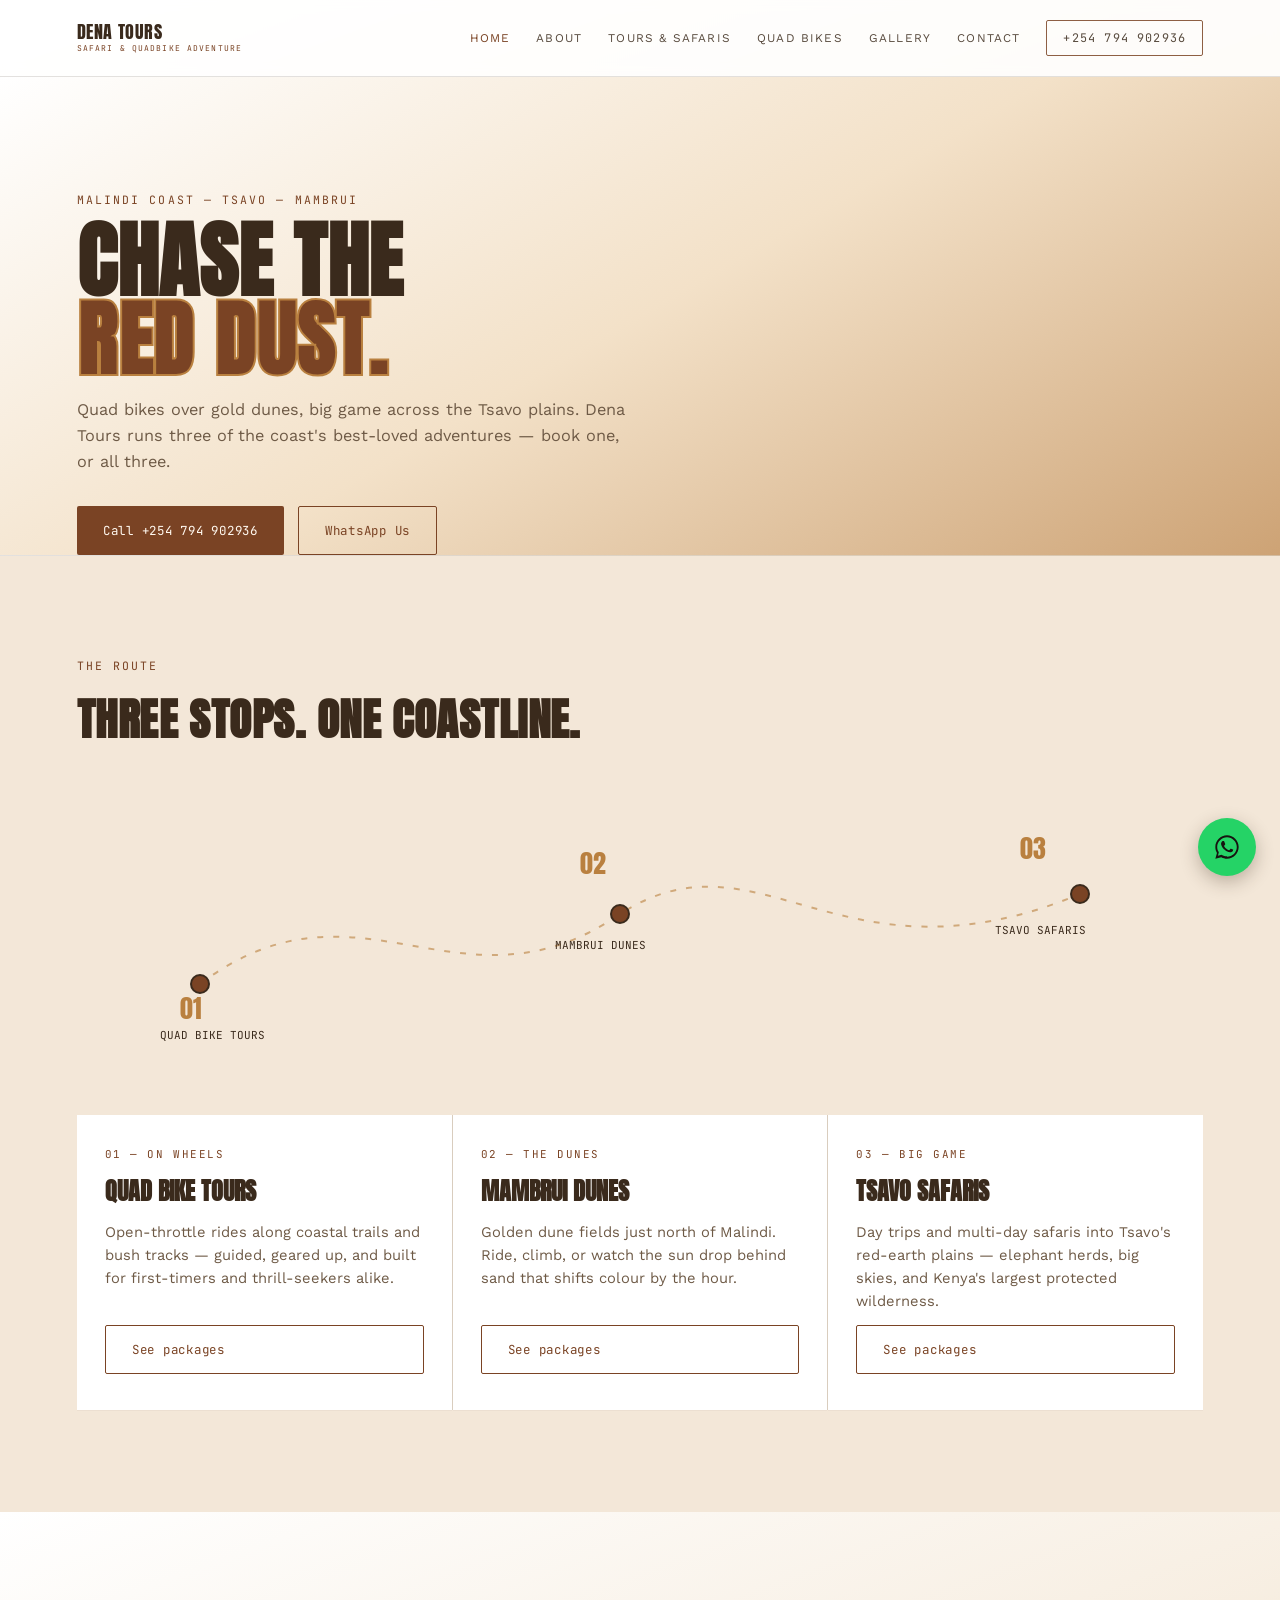
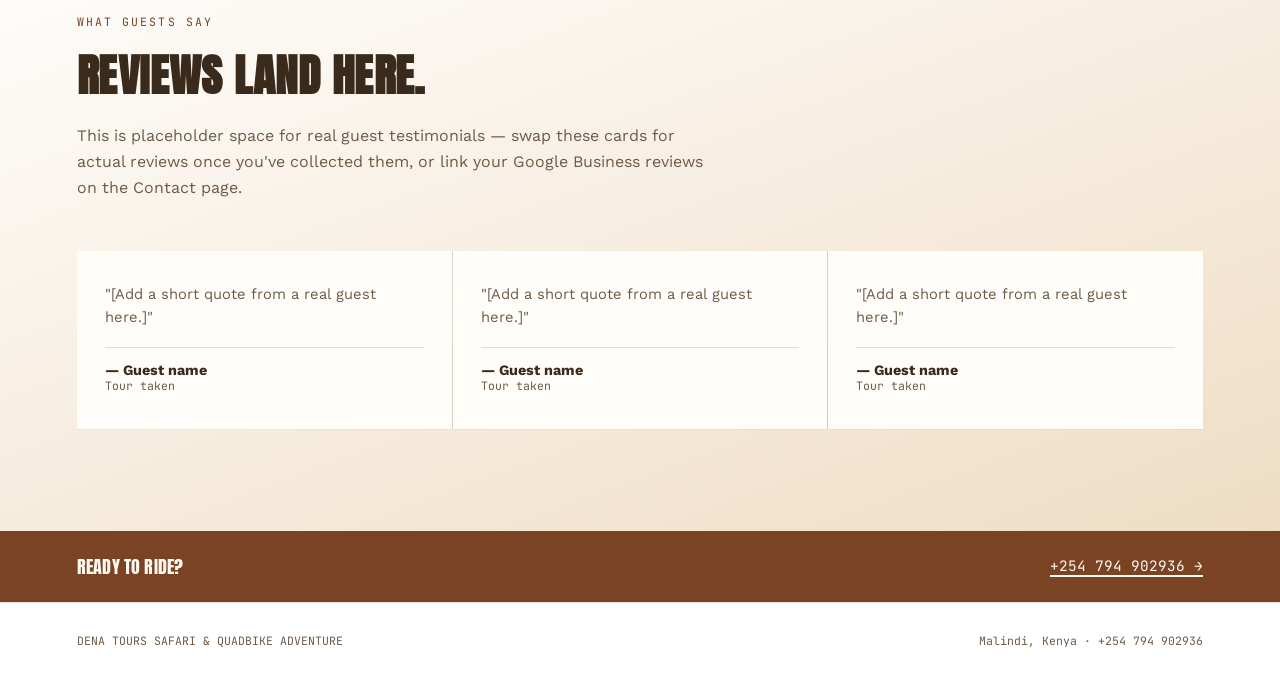
==== index.html @ c4371dd4 "Add files via upload" ====
<!DOCTYPE html>
<html lang="en">
<head>
<meta charset="UTF-8">
<meta name="viewport" content="width=device-width, initial-scale=1.0">
<title>Dena Tours Safari & Quadbike Adventure | Malindi, Kenya</title>
<meta name="description" content="Dena Tours Safari & Quadbike Adventure — quad bike tours, Mambrui Dunes rides and Tsavo safaris out of Malindi, Kenya. Call or WhatsApp +254 794 902936.">
<link rel="stylesheet" href="style.css">
</head>
<body>

<header>
  <a class="brand" href="index.html">
    <span>DENA TOURS</span>
    <span>SAFARI &amp; QUADBIKE ADVENTURE</span>
  </a>
  <nav class="links">
    <a href="index.html" class="active">Home</a>
    <a href="about.html">About</a>
    <a href="tours.html">Tours &amp; Safaris</a>
    <a href="quadbike.html">Quad Bikes</a>
    <a href="gallery.html">Gallery</a>
    <a href="contact.html">Contact</a>
    <a href="tel:+254794902936" class="nav-call">+254 794 902936</a>
  </nav>
  <button class="nav-toggle" aria-label="Menu">&#9776;</button>
</header>

<section class="page-hero" style="padding-bottom:0;">
  <div class="mono">MALINDI COAST — TSAVO — MAMBRUI</div>
  <h1 class="display">Chase the<br><span style="color:var(--earth); -webkit-text-stroke:2px var(--dune);">Red&nbsp;Dust.</span></h1>
  <p>Quad bikes over gold dunes, big game across the Tsavo plains. Dena Tours runs three of the coast's best-loved adventures — book one, or all three.</p>
  <div class="btn-row">
    <a class="btn btn-solid" href="tel:+254794902936">Call +254 794 902936</a>
    <a class="btn btn-outline" href="https://wa.me/254794902936" target="_blank" rel="noopener">WhatsApp Us</a>
  </div>
</section>

<section class="on-acacia">
  <div class="section-head">
    <div class="mono">THE ROUTE</div>
    <h2 class="display">Three stops. One coastline.</h2>
  </div>
  <svg viewBox="0 0 1000 260" width="100%" style="max-width:1000px; display:block; margin:0 auto 4vw;">
    <path id="routeLine" d="M60,180 C 220,60 320,220 480,110 C 620,20 700,190 940,90"
      style="fill:none; stroke:var(--dune); stroke-width:2; stroke-dasharray:6 10; opacity:0.6;
             stroke-dashoffset:1400;" />
    <style>
      #routeLine.play{ stroke-dasharray:1400; animation:draw 3.2s ease forwards; }
      @keyframes draw{ to{ stroke-dashoffset:0; } }
    </style>
    <circle cx="60" cy="180" r="9" fill="var(--earth)" stroke="var(--bone)" stroke-width="2"/>
    <text x="40" y="215" font-family="Anton" font-size="26" fill="var(--dune)">01</text>
    <text x="20" y="235" font-family="JetBrains Mono" font-size="11" fill="var(--bone)">QUAD BIKE TOURS</text>

    <circle cx="480" cy="110" r="9" fill="var(--earth)" stroke="var(--bone)" stroke-width="2"/>
    <text x="440" y="70" font-family="Anton" font-size="26" fill="var(--dune)">02</text>
    <text x="415" y="145" font-family="JetBrains Mono" font-size="11" fill="var(--bone)">MAMBRUI DUNES</text>

    <circle cx="940" cy="90" r="9" fill="var(--earth)" stroke="var(--bone)" stroke-width="2"/>
    <text x="880" y="55" font-family="Anton" font-size="26" fill="var(--dune)">03</text>
    <text x="855" y="130" font-family="JetBrains Mono" font-size="11" fill="var(--bone)">TSAVO SAFARIS</text>
  </svg>

  <div class="grid grid-3">
    <div class="card">
      <div class="mono">01 — ON WHEELS</div>
      <h3>Quad Bike Tours</h3>
      <p>Open-throttle rides along coastal trails and bush tracks — guided, geared up, and built for first-timers and thrill-seekers alike.</p>
      <a class="btn btn-outline" href="quadbike.html">See packages</a>
    </div>
    <div class="card">
      <div class="mono">02 — THE DUNES</div>
      <h3>Mambrui Dunes</h3>
      <p>Golden dune fields just north of Malindi. Ride, climb, or watch the sun drop behind sand that shifts colour by the hour.</p>
      <a class="btn btn-outline" href="tours.html">See packages</a>
    </div>
    <div class="card">
      <div class="mono">03 — BIG GAME</div>
      <h3>Tsavo Safaris</h3>
      <p>Day trips and multi-day safaris into Tsavo's red-earth plains — elephant herds, big skies, and Kenya's largest protected wilderness.</p>
      <a class="btn btn-outline" href="tours.html">See packages</a>
    </div>
  </div>
</section>

<section class="on-dusk">
  <div class="section-head">
    <div class="mono">WHAT GUESTS SAY</div>
    <h2 class="display">Reviews land here.</h2>
    <p>This is placeholder space for real guest testimonials — swap these cards for actual reviews once you've collected them, or link your Google Business reviews on the Contact page.</p>
  </div>
  <div class="grid grid-3">
    <div class="card">
      <p>"[Add a short quote from a real guest here.]"</p>
      <div class="meta"><span><b>— Guest name</b>Tour taken</span></div>
    </div>
    <div class="card">
      <p>"[Add a short quote from a real guest here.]"</p>
      <div class="meta"><span><b>— Guest name</b>Tour taken</span></div>
    </div>
    <div class="card">
      <p>"[Add a short quote from a real guest here.]"</p>
      <div class="meta"><span><b>— Guest name</b>Tour taken</span></div>
    </div>
  </div>
</section>

<div class="strip">
  <span class="display">Ready to ride?</span>
  <a href="tel:+254794902936">+254 794 902936 →</a>
</div>

<footer>
  <span>DENA TOURS SAFARI &amp; QUADBIKE ADVENTURE</span>
  <span>Malindi, Kenya · +254 794 902936</span>
</footer>

<a class="wa-float" href="https://wa.me/254794902936" target="_blank" rel="noopener" aria-label="Chat on WhatsApp">
  <svg viewBox="0 0 24 24"><path d="M17.5 14.4c-.3-.1-1.7-.8-1.9-.9-.3-.1-.5-.1-.6.1-.2.3-.7.9-.9 1-.2.2-.3.2-.6.1-.3-.1-1.2-.4-2.3-1.4-.9-.8-1.4-1.7-1.6-2-.2-.3 0-.5.1-.6.1-.1.3-.3.4-.5.1-.1.2-.3.3-.4.1-.2 0-.3 0-.5 0-.1-.6-1.5-.8-2-.2-.5-.4-.4-.6-.4h-.5c-.2 0-.5.1-.7.3-.2.3-.9.9-.9 2.1 0 1.2.9 2.4 1 2.6.1.2 1.8 2.8 4.4 3.9.6.3 1.1.4 1.5.5.6.2 1.2.2 1.6.1.5-.1 1.5-.6 1.7-1.2.2-.6.2-1.1.1-1.2-.1-.1-.2-.2-.5-.3zM12 2C6.5 2 2 6.5 2 12c0 1.9.5 3.6 1.4 5.1L2 22l5.1-1.3C8.6 21.5 10.3 22 12 22c5.5 0 10-4.5 10-10S17.5 2 12 2zm0 18c-1.6 0-3.1-.4-4.4-1.2l-.3-.2-3.1.8.8-3-.2-.3C4 14.9 3.6 13.5 3.6 12c0-4.6 3.8-8.4 8.4-8.4s8.4 3.8 8.4 8.4-3.8 8.4-8.4 8.4z"/></svg>
</a>

<script src="script.js"></script>
</body>
</html>
---- style.css ----
@import url('https://fonts.googleapis.com/css2?family=Anton&family=Work+Sans:wght@400;500;600;700&family=JetBrains+Mono:wght@400;500&display=swap');

:root{
  --earth:    #7A4324;   /* deep brown accent */
  --dune:     #B9803F;   /* warm mid brown/gold */
  --acacia:   #F3E7D8;   /* light tan section bg */
  --acacia-2: #FFFFFF;   /* white card bg */
  --dusk:     #FBF6EF;   /* near-white page bg */
  --bone:     #3A2A1C;   /* dark brown text */
  --bone-dim: #6E5A46;   /* muted brown text */
  --line:     rgba(58,42,28,0.14);
}
*{box-sizing:border-box; margin:0; padding:0;}
html{scroll-behavior:smooth;}
body{
  background:linear-gradient(160deg, #FFFFFF 0%, #F3E4CF 45%, #C99A64 100%) fixed;
  color:var(--bone);
  font-family:'Work Sans', sans-serif;
  overflow-x:hidden;
}
a{color:inherit;}
img{max-width:100%; display:block;}
.display{font-family:'Anton', sans-serif; text-transform:uppercase; letter-spacing:0.01em;}
.mono{font-family:'JetBrains Mono', monospace;}
.wrap{padding-left:6vw; padding-right:6vw;}

/* ---------- NAV ---------- */
header{
  position:sticky; top:0; left:0; right:0; z-index:50;
  display:flex; justify-content:space-between; align-items:center;
  padding:20px 6vw;
  background:rgba(255,255,255,0.85);
  backdrop-filter:blur(6px);
  border-bottom:1px solid var(--line);
}
.brand{display:flex; flex-direction:column; line-height:0.85; text-decoration:none;}
.brand span:first-child{font-family:'Anton',sans-serif; font-size:1.15rem; letter-spacing:0.03em; color:var(--bone);}
.brand span:last-child{font-family:'JetBrains Mono',monospace; font-size:0.5rem; letter-spacing:0.14em; color:var(--earth); margin-top:5px;}
nav.links{display:flex; align-items:center; gap:26px;}
nav.links a{
  font-size:0.74rem; letter-spacing:0.1em; text-transform:uppercase;
  text-decoration:none; opacity:0.85; color:var(--bone);
}
nav.links a:hover, nav.links a.active{opacity:1; color:var(--earth);}
.nav-call{
  border:1px solid var(--earth); padding:9px 16px; border-radius:2px;
  font-family:'JetBrains Mono',monospace; font-size:0.72rem; color:var(--earth);
}
.nav-toggle{display:none; background:none; border:none; color:var(--bone); font-size:1.5rem; cursor:pointer;}

@media (max-width:900px){
  nav.links{
    position:fixed; top:64px; left:0; right:0; bottom:0;
    background:#FFF8EF; flex-direction:column; justify-content:flex-start;
    padding:40px 8vw; gap:26px; transform:translateX(100%); transition:transform 0.3s ease;
  }
  nav.links.open{transform:translateX(0);}
  nav.links a{font-size:1.1rem;}
  .nav-toggle{display:block;}
}

/* ---------- PAGE HERO (interior pages) ---------- */
.page-hero{
  padding:9vw 6vw 6vw;
  background:linear-gradient(150deg, #FFFFFF 0%, #F3E1C8 50%, #BE8A54 120%);
  border-bottom:1px solid var(--line);
}
.page-hero .mono{color:var(--earth); font-size:0.72rem; letter-spacing:0.18em;}
.page-hero h1{font-size:clamp(2.4rem,7vw,5.2rem); margin-top:14px; line-height:0.95; color:var(--bone);}
.page-hero p{max-width:560px; margin-top:18px; color:var(--bone-dim); font-size:1.02rem; line-height:1.6;}

/* ---------- BUTTONS ---------- */
.btn{
  font-family:'JetBrains Mono',monospace; font-size:0.78rem; letter-spacing:0.06em;
  text-decoration:none; padding:15px 26px; border-radius:2px;
  display:inline-flex; align-items:center; gap:10px; border:none; cursor:pointer;
  transition:transform 0.2s ease;
}
.btn:hover{transform:translateY(-2px);}
.btn-solid{background:var(--earth); color:#FFF8EF;}
.btn-outline{border:1px solid var(--earth); color:var(--earth); background:transparent;}
.btn-dune{background:var(--dune); color:#2A1B0E;}
.btn-row{display:flex; gap:14px; flex-wrap:wrap; margin-top:30px;}

/* ---------- SECTIONS ---------- */
section{padding:8vw 6vw;}
.section-head{max-width:640px; margin-bottom:4vw;}
.section-head .mono{color:var(--earth); font-size:0.72rem; letter-spacing:0.18em;}
.section-head h2{font-size:clamp(1.8rem,4.5vw,2.8rem); margin-top:12px; color:var(--bone);}
.section-head p{margin-top:14px; color:var(--bone-dim); line-height:1.6;}

.on-acacia{background:var(--acacia);}
.on-dusk{background:linear-gradient(160deg, #FFFFFF 0%, #EFDDC4 100%);}

/* ---------- CARD GRID ---------- */
.grid{display:grid; gap:1px; background:var(--line);}
.grid-3{grid-template-columns:repeat(3,1fr);}
.grid-2{grid-template-columns:repeat(2,1fr);}
@media (max-width:900px){ .grid-3, .grid-2{grid-template-columns:1fr;} }

.card{
  background:#FFFFFF; padding:32px 28px 36px;
  display:flex; flex-direction:column; gap:12px;
  box-shadow:0 1px 0 rgba(58,42,28,0.04);
}
.on-dusk .card{background:#FFFDF9;}
.card .mono{color:var(--earth); font-size:0.68rem; letter-spacing:0.14em;}
.card h3{font-family:'Anton',sans-serif; font-size:1.5rem; text-transform:uppercase; color:var(--bone);}
.card p{color:var(--bone-dim); font-size:0.92rem; line-height:1.55; flex-grow:1;}
.card .meta{display:flex; gap:18px; font-family:'JetBrains Mono',monospace; font-size:0.72rem; color:var(--bone-dim); border-top:1px solid var(--line); padding-top:14px; margin-top:6px;}
.card .meta b{color:var(--bone); display:block; font-size:0.9rem; font-family:'Work Sans',sans-serif;}

/* ---------- GALLERY ---------- */
.gallery-grid{display:grid; grid-template-columns:repeat(3,1fr); gap:10px;}
@media (max-width:900px){ .gallery-grid{grid-template-columns:repeat(2,1fr);} }
@media (max-width:560px){ .gallery-grid{grid-template-columns:1fr;} }
.gallery-tile{
  aspect-ratio:4/3; border-radius:3px; position:relative; overflow:hidden;
  display:flex; align-items:flex-end; padding:16px;
  background:linear-gradient(160deg, #FFFFFF, var(--dune) 70%, var(--earth));
}
.gallery-tile:nth-child(3n+2){background:linear-gradient(160deg, #FFFFFF, #D9B98C 65%, var(--earth));}
.gallery-tile:nth-child(3n){background:linear-gradient(160deg, #FFFFFF, var(--earth) 75%, #3A2A1C);}
.gallery-tile span{font-family:'JetBrains Mono',monospace; font-size:0.72rem; letter-spacing:0.06em; background:rgba(255,255,255,0.75); color:var(--bone); padding:6px 10px; border-radius:2px;}
.gallery-note{margin-top:20px; color:var(--bone-dim); font-size:0.85rem; font-family:'JetBrains Mono',monospace;}

/* ---------- FORM ---------- */
.form-card{
  border:1px solid var(--line); border-radius:4px; padding:34px;
  background:#FFFFFF;
}
.field{display:flex; flex-direction:column; gap:6px; margin-bottom:18px;}
.field label{font-family:'JetBrains Mono',monospace; font-size:0.68rem; letter-spacing:0.1em; color:var(--earth);}
.field input, .field select, .field textarea{
  background:#FBF6EF; border:1px solid var(--line); color:var(--bone);
  padding:12px 14px; border-radius:3px; font-family:'Work Sans',sans-serif; font-size:0.95rem;
}
.field textarea{min-height:110px; resize:vertical;}
.field-row{display:grid; grid-template-columns:1fr 1fr; gap:18px;}
@media (max-width:600px){ .field-row{grid-template-columns:1fr;} }
.form-note{font-size:0.8rem; color:var(--bone-dim); margin-top:8px;}

/* ---------- CONTACT INFO CARD ---------- */
.info-card{border:1px solid var(--line); border-radius:4px; padding:34px; display:flex; flex-direction:column; gap:22px; background:#FFFFFF;}
.info-row .mono{font-size:0.66rem; letter-spacing:0.14em; color:var(--earth);}
.info-row .val{font-family:'Anton',sans-serif; font-size:1.4rem; margin-top:4px; color:var(--bone);}
.info-row .val.small{font-family:'Work Sans',sans-serif; font-size:1rem; font-weight:600;}

/* ---------- STRIP / CTA BAND ---------- */
.strip{
  background:var(--earth); color:#FFF8EF;
  padding:22px 6vw; display:flex; align-items:center; justify-content:space-between;
  flex-wrap:wrap; gap:12px;
}
.strip span{font-family:'Anton',sans-serif; font-size:1.1rem;}
.strip a{font-family:'JetBrains Mono',monospace; font-size:0.9rem; text-decoration:none; color:#FFF8EF; border-bottom:2px solid #FFF8EF;}

/* ---------- FOOTER ---------- */
footer{
  padding:30px 6vw; display:flex; justify-content:space-between; align-items:center;
  border-top:1px solid var(--line);
  font-size:0.72rem; color:var(--bone-dim); font-family:'JetBrains Mono',monospace;
  flex-wrap:wrap; gap:10px;
  background:#FFFFFF;
}

/* ---------- WHATSAPP FLOAT ---------- */
.wa-float{
  position:fixed; bottom:24px; right:24px; z-index:60;
  width:58px; height:58px; border-radius:50%;
  background:#25D366; display:flex; align-items:center; justify-content:center;
  box-shadow:0 6px 18px rgba(58,42,28,0.3); text-decoration:none;
}
.wa-float svg{width:28px; height:28px; fill:#171310;}

@media (prefers-reduced-motion: reduce){
  .btn:hover{transform:none;}
}
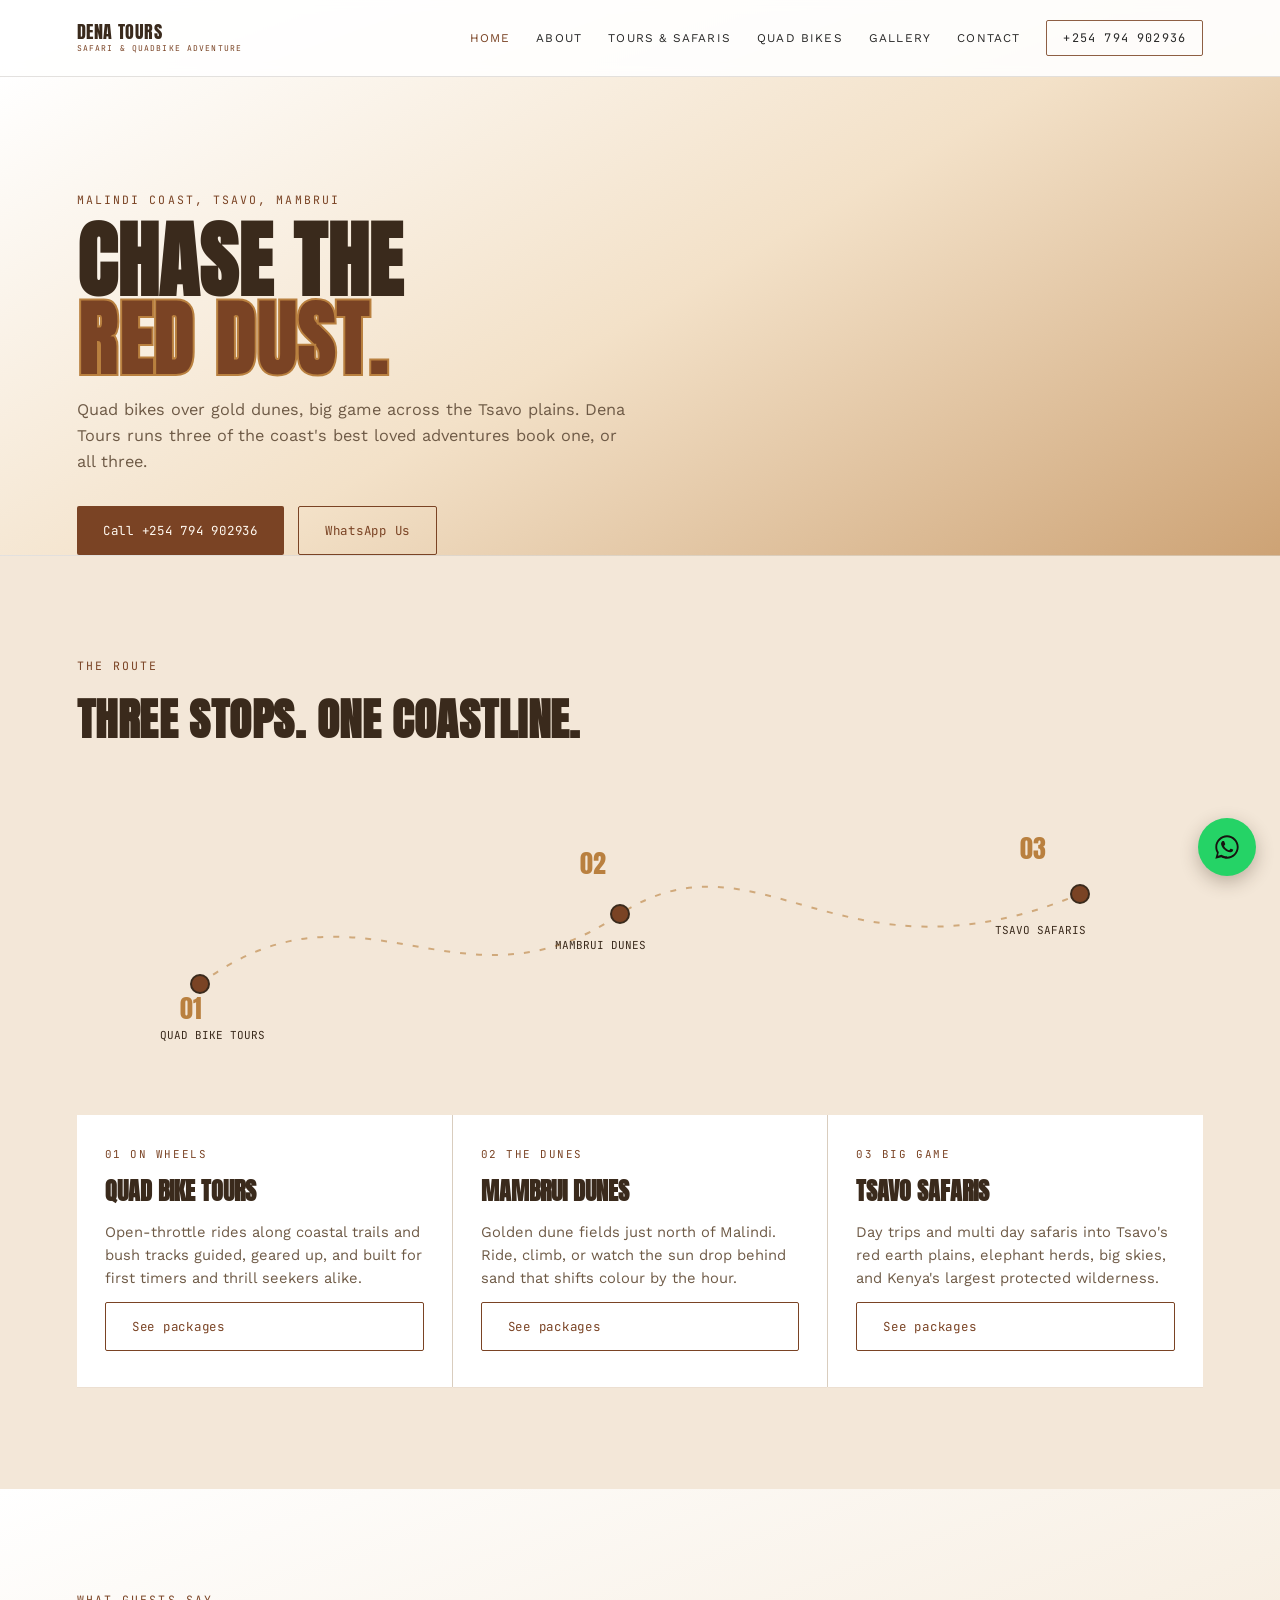
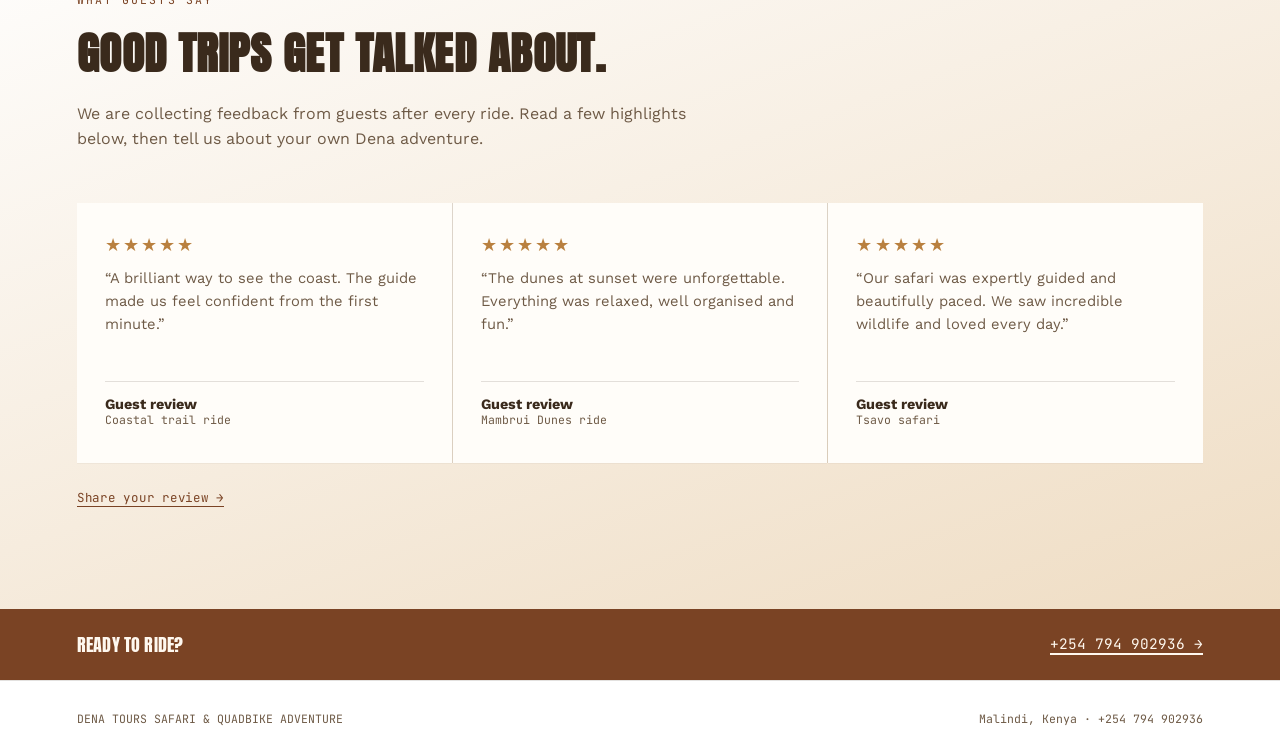
==== commit aeb94e1c: "Add files via upload" ====
--- a/index.html
+++ b/index.html
@@ -4,7 +4,7 @@
 <meta charset="UTF-8">
 <meta name="viewport" content="width=device-width, initial-scale=1.0">
 <title>Dena Tours Safari & Quadbike Adventure | Malindi, Kenya</title>
-<meta name="description" content="Dena Tours Safari & Quadbike Adventure — quad bike tours, Mambrui Dunes rides and Tsavo safaris out of Malindi, Kenya. Call or WhatsApp +254 794 902936.">
+<meta name="description" content="Dena Tours Safari & Quadbike Adventure. Quad bike tours, Mambrui Dunes rides and Tsavo safaris out of Malindi, Kenya. Call or WhatsApp +254 794 902936.">
 <link rel="stylesheet" href="style.css">
 </head>
 <body>
@@ -27,9 +27,9 @@
 </header>
 
 <section class="page-hero" style="padding-bottom:0;">
-  <div class="mono">MALINDI COAST — TSAVO — MAMBRUI</div>
+  <div class="mono">MALINDI COAST, TSAVO, MAMBRUI</div>
   <h1 class="display">Chase the<br><span style="color:var(--earth); -webkit-text-stroke:2px var(--dune);">Red&nbsp;Dust.</span></h1>
-  <p>Quad bikes over gold dunes, big game across the Tsavo plains. Dena Tours runs three of the coast's best-loved adventures — book one, or all three.</p>
+  <p>Quad bikes over gold dunes, big game across the Tsavo plains. Dena Tours runs three of the coast's best loved adventures   book one, or all three.</p>
   <div class="btn-row">
     <a class="btn btn-solid" href="tel:+254794902936">Call +254 794 902936</a>
     <a class="btn btn-outline" href="https://wa.me/254794902936" target="_blank" rel="noopener">WhatsApp Us</a>
@@ -64,21 +64,21 @@
 
   <div class="grid grid-3">
     <div class="card">
-      <div class="mono">01 — ON WHEELS</div>
+      <div class="mono">01 ON WHEELS</div>
       <h3>Quad Bike Tours</h3>
-      <p>Open-throttle rides along coastal trails and bush tracks — guided, geared up, and built for first-timers and thrill-seekers alike.</p>
+      <p>Open-throttle rides along coastal trails and bush tracks  guided, geared up, and built for first timers and thrill seekers alike.</p>
       <a class="btn btn-outline" href="quadbike.html">See packages</a>
     </div>
     <div class="card">
-      <div class="mono">02 — THE DUNES</div>
+      <div class="mono">02  THE DUNES</div>
       <h3>Mambrui Dunes</h3>
       <p>Golden dune fields just north of Malindi. Ride, climb, or watch the sun drop behind sand that shifts colour by the hour.</p>
       <a class="btn btn-outline" href="tours.html">See packages</a>
     </div>
     <div class="card">
-      <div class="mono">03 — BIG GAME</div>
+      <div class="mono">03 BIG GAME</div>
       <h3>Tsavo Safaris</h3>
-      <p>Day trips and multi-day safaris into Tsavo's red-earth plains — elephant herds, big skies, and Kenya's largest protected wilderness.</p>
+      <p>Day trips and multi day safaris into Tsavo's red earth plains, elephant herds, big skies, and Kenya's largest protected wilderness.</p>
       <a class="btn btn-outline" href="tours.html">See packages</a>
     </div>
   </div>
@@ -87,23 +87,27 @@
 <section class="on-dusk">
   <div class="section-head">
     <div class="mono">WHAT GUESTS SAY</div>
-    <h2 class="display">Reviews land here.</h2>
-    <p>This is placeholder space for real guest testimonials — swap these cards for actual reviews once you've collected them, or link your Google Business reviews on the Contact page.</p>
+    <h2 class="display">Good trips get talked about.</h2>
+    <p>We are collecting feedback from guests after every ride. Read a few highlights below, then tell us about your own Dena adventure.</p>
   </div>
-  <div class="grid grid-3">
+  <div class="reviews-grid">
     <div class="card">
-      <p>"[Add a short quote from a real guest here.]"</p>
-      <div class="meta"><span><b>— Guest name</b>Tour taken</span></div>
+      <div class="review-stars" aria-label="5 out of 5 stars">★★★★★</div>
+      <p>“A brilliant way to see the coast. The guide made us feel confident from the first minute.”</p>
+      <div class="meta"><span><b>Guest review</b>Coastal trail ride</span></div>
     </div>
     <div class="card">
-      <p>"[Add a short quote from a real guest here.]"</p>
-      <div class="meta"><span><b>— Guest name</b>Tour taken</span></div>
+      <div class="review-stars" aria-label="5 out of 5 stars">★★★★★</div>
+      <p>“The dunes at sunset were unforgettable. Everything was relaxed, well organised and fun.”</p>
+      <div class="meta"><span><b>Guest review</b>Mambrui Dunes ride</span></div>
     </div>
     <div class="card">
-      <p>"[Add a short quote from a real guest here.]"</p>
-      <div class="meta"><span><b>— Guest name</b>Tour taken</span></div>
+      <div class="review-stars" aria-label="5 out of 5 stars">★★★★★</div>
+      <p>“Our safari was expertly guided and beautifully paced. We saw incredible wildlife and loved every day.”</p>
+      <div class="meta"><span><b>Guest review</b>Tsavo safari</span></div>
     </div>
   </div>
+  <a class="review-link" href="https://wa.me/254794902936?text=Hi%20Dena%20Tours%2C%20I%27d%20like%20to%20share%20a%20review%20of%20my%20trip." target="_blank" rel="noopener">Share your review →</a>
 </section>
 
 <div class="strip">
--- a/style.css
+++ b/style.css
@@ -39,20 +39,22 @@
 nav.links{display:flex; align-items:center; gap:26px;}
 nav.links a{
   font-size:0.74rem; letter-spacing:0.1em; text-transform:uppercase;
-  text-decoration:none; opacity:0.85; color:var(--bone);
+  text-decoration:none; opacity:0.85; color:#000;
 }
 nav.links a:hover, nav.links a.active{opacity:1; color:var(--earth);}
 .nav-call{
   border:1px solid var(--earth); padding:9px 16px; border-radius:2px;
   font-family:'JetBrains Mono',monospace; font-size:0.72rem; color:var(--earth);
 }
-.nav-toggle{display:none; background:none; border:none; color:var(--bone); font-size:1.5rem; cursor:pointer;}
+.nav-toggle{display:none; background:none; border:none; color:#2A2A2A; font-size:1.6rem; cursor:pointer;}
 
 @media (max-width:900px){
+  header{justify-content:flex-start; gap:16px;}
+  .nav-toggle{order:-1;}
   nav.links{
     position:fixed; top:64px; left:0; right:0; bottom:0;
     background:#FFF8EF; flex-direction:column; justify-content:flex-start;
-    padding:40px 8vw; gap:26px; transform:translateX(100%); transition:transform 0.3s ease;
+    padding:40px 8vw; gap:26px; transform:translateX(-100%); transition:transform 0.3s ease;
   }
   nav.links.open{transform:translateX(0);}
   nav.links a{font-size:1.1rem;}
@@ -109,19 +111,57 @@
 .card p{color:var(--bone-dim); font-size:0.92rem; line-height:1.55; flex-grow:1;}
 .card .meta{display:flex; gap:18px; font-family:'JetBrains Mono',monospace; font-size:0.72rem; color:var(--bone-dim); border-top:1px solid var(--line); padding-top:14px; margin-top:6px;}
 .card .meta b{color:var(--bone); display:block; font-size:0.9rem; font-family:'Work Sans',sans-serif;}
+.reviews-grid{display:grid; grid-template-columns:repeat(3,1fr); gap:1px; background:var(--line);}
+.reviews-grid .card{min-height:260px;}
+.review-stars{color:var(--dune); font-size:1.1rem; letter-spacing:0.12em;}
+.review-link{display:inline-block; margin-top:26px; color:var(--earth); font-family:'JetBrains Mono',monospace; font-size:0.78rem; letter-spacing:0.06em; text-decoration:none; border-bottom:1px solid var(--earth);}
+@media (max-width:900px){ .reviews-grid{grid-template-columns:1fr;} }
 
 /* ---------- GALLERY ---------- */
 .gallery-grid{display:grid; grid-template-columns:repeat(3,1fr); gap:10px;}
 @media (max-width:900px){ .gallery-grid{grid-template-columns:repeat(2,1fr);} }
 @media (max-width:560px){ .gallery-grid{grid-template-columns:1fr;} }
 .gallery-tile{
-  aspect-ratio:4/3; border-radius:3px; position:relative; overflow:hidden;
-  display:flex; align-items:flex-end; padding:16px;
-  background:linear-gradient(160deg, #FFFFFF, var(--dune) 70%, var(--earth));
-}
-.gallery-tile:nth-child(3n+2){background:linear-gradient(160deg, #FFFFFF, #D9B98C 65%, var(--earth));}
-.gallery-tile:nth-child(3n){background:linear-gradient(160deg, #FFFFFF, var(--earth) 75%, #3A2A1C);}
-.gallery-tile span{font-family:'JetBrains Mono',monospace; font-size:0.72rem; letter-spacing:0.06em; background:rgba(255,255,255,0.75); color:var(--bone); padding:6px 10px; border-radius:2px;}
+  border:none; padding:0; cursor:pointer; position:relative; overflow:hidden;
+  background-size:cover; background-position:center; aspect-ratio:4/3;
+  transition:transform 0.25s ease;
+}
+.gallery-tile span{
+  position:absolute; left:14px; bottom:14px; z-index:1;
+  opacity:0; transition:opacity 0.2s ease;
+  font-family:'JetBrains Mono',monospace; font-size:0.72rem; letter-spacing:0.06em;
+  background:rgba(255,255,255,0.85); color:var(--bone); padding:6px 10px; border-radius:2px;
+}
+.gallery-tile:hover span, .gallery-tile:focus-visible span{opacity:1;}
+.gallery-tile:hover{transform:scale(1.02);}
+.gallery-tile:focus-visible{outline:2px solid var(--earth); outline-offset:2px;}
+
+.lightbox{
+  position:fixed; inset:0; z-index:200;
+  background:rgba(20,14,9,0.92);
+  display:flex; align-items:center; justify-content:center; flex-direction:column;
+  padding:6vh 6vw;
+}
+.lightbox[hidden]{display:none;}
+.lightbox img{max-width:88vw; max-height:78vh; border-radius:2px; box-shadow:0 20px 60px rgba(0,0,0,0.5);}
+.lightbox-caption{margin-top:16px; color:#FFF8EF; font-family:'JetBrains Mono',monospace; font-size:0.8rem; letter-spacing:0.05em;}
+.lightbox-close{
+  position:absolute; top:20px; right:24px; background:none; border:none;
+  color:#FFF8EF; font-size:2.2rem; line-height:1; cursor:pointer;
+}
+.lightbox-nav{
+  position:absolute; top:50%; transform:translateY(-50%);
+  background:rgba(255,255,255,0.1); border:none; color:#FFF8EF;
+  font-size:2.4rem; line-height:1; width:52px; height:52px; border-radius:50%;
+  cursor:pointer; display:flex; align-items:center; justify-content:center;
+}
+.lightbox-nav:hover{background:rgba(255,255,255,0.2);}
+.lightbox-prev{left:16px;}
+.lightbox-next{right:16px;}
+@media (max-width:600px){
+  .lightbox-nav{width:42px; height:42px; font-size:1.8rem;}
+  .lightbox-close{top:12px; right:16px;}
+}
 .gallery-note{margin-top:20px; color:var(--bone-dim); font-size:0.85rem; font-family:'JetBrains Mono',monospace;}
 
 /* ---------- FORM ---------- */
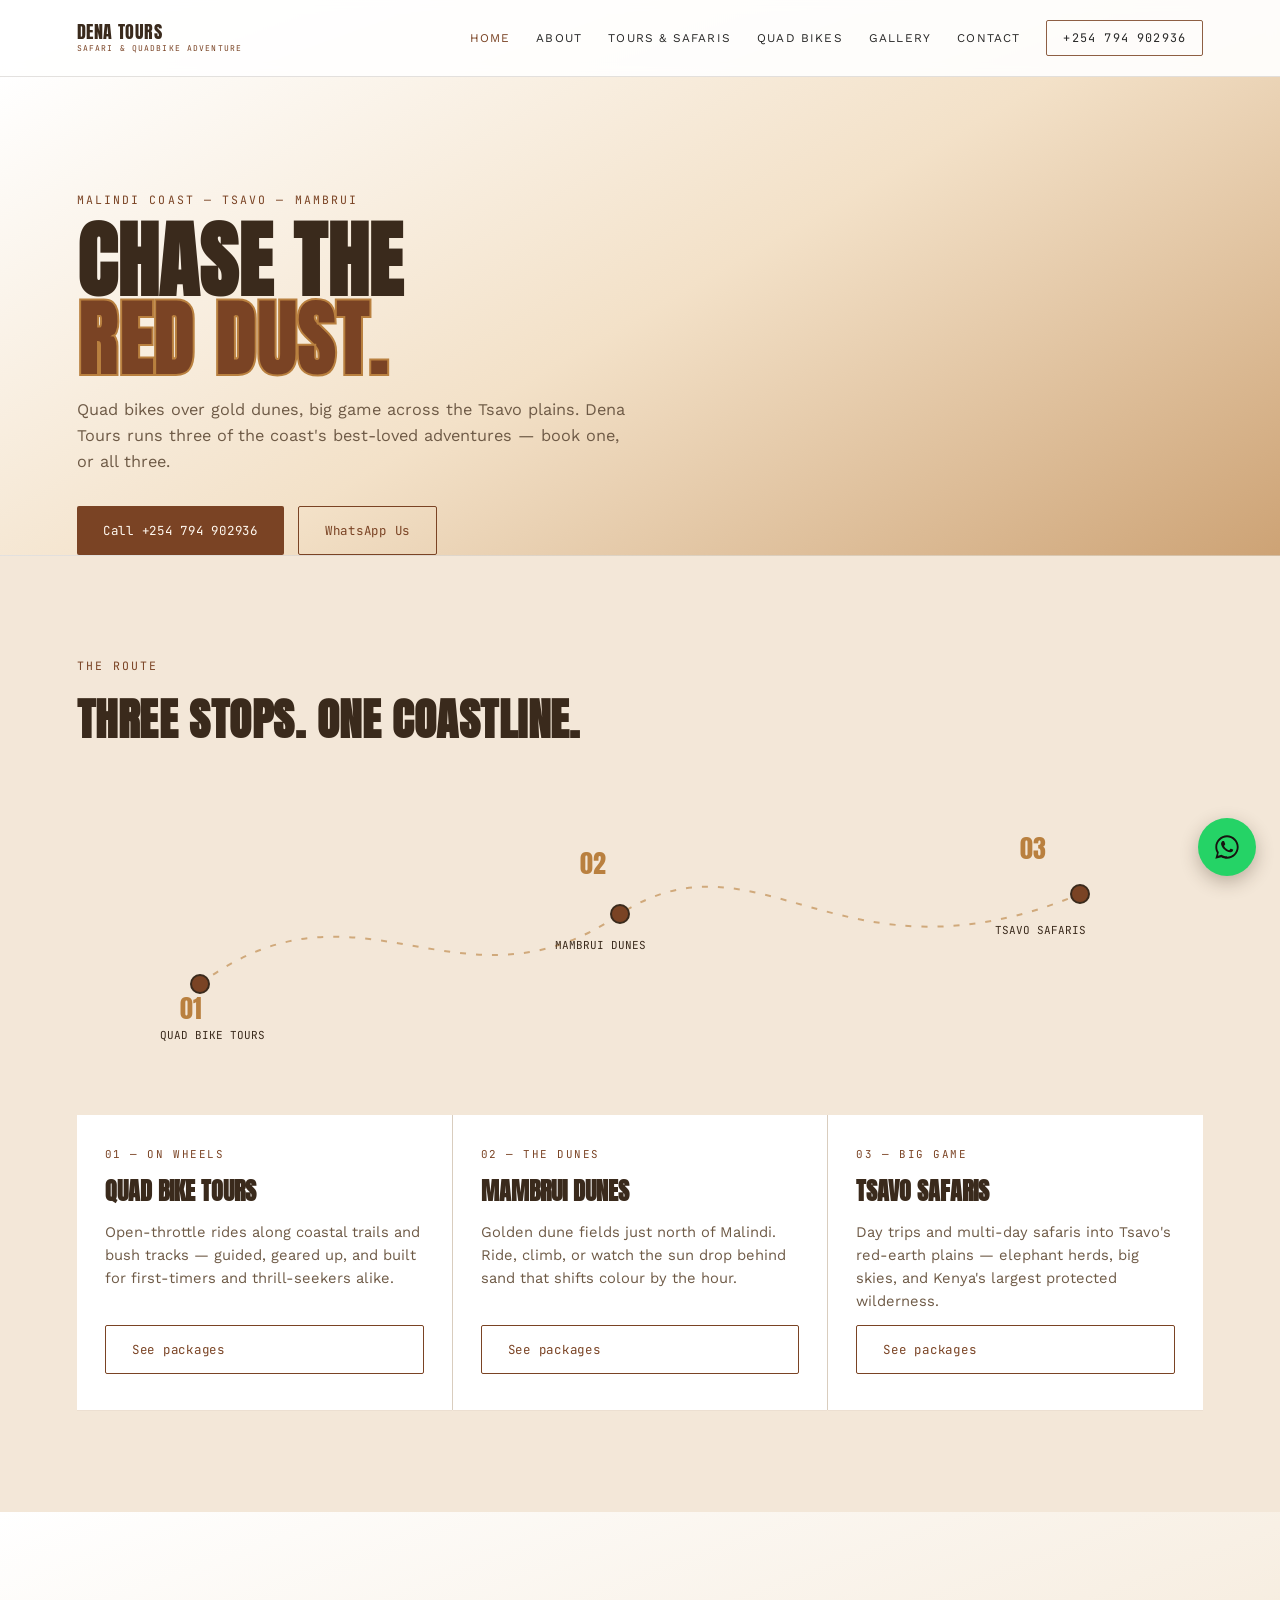
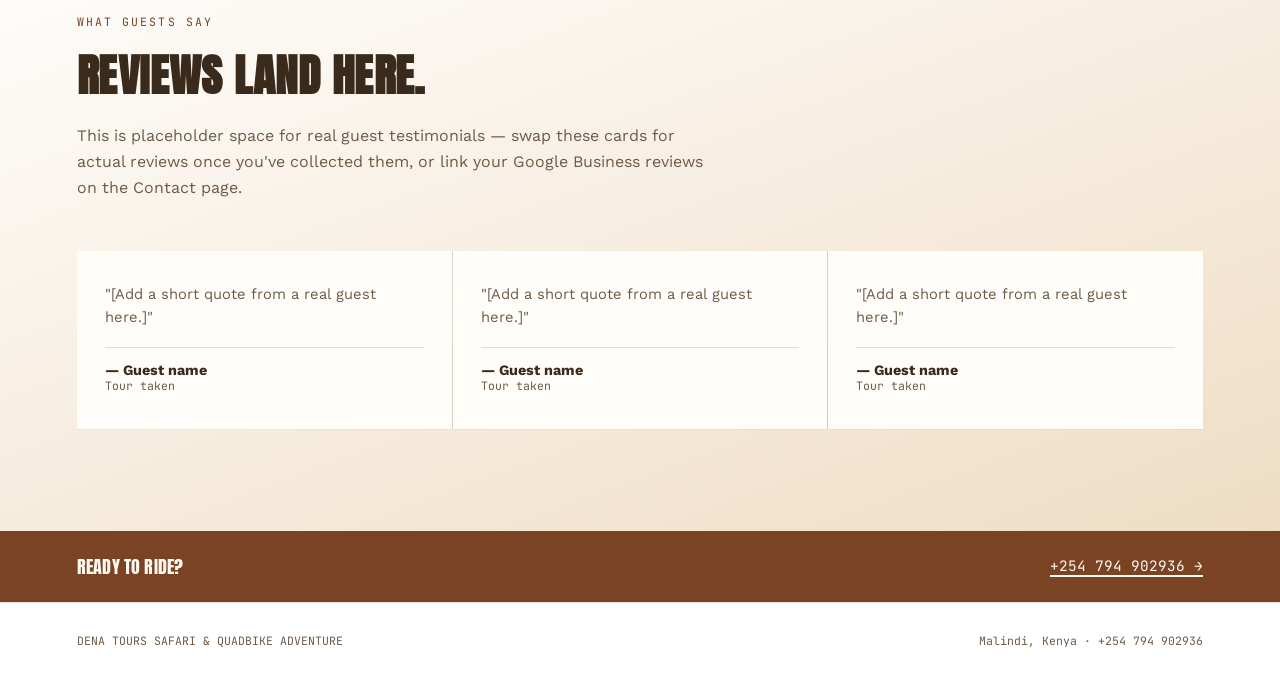
==== commit e46ed8bd: "Rename index (2).html to index.html" ====
--- a/index.html
+++ b/index.html
@@ -4,7 +4,7 @@
 <meta charset="UTF-8">
 <meta name="viewport" content="width=device-width, initial-scale=1.0">
 <title>Dena Tours Safari & Quadbike Adventure | Malindi, Kenya</title>
-<meta name="description" content="Dena Tours Safari & Quadbike Adventure. Quad bike tours, Mambrui Dunes rides and Tsavo safaris out of Malindi, Kenya. Call or WhatsApp +254 794 902936.">
+<meta name="description" content="Dena Tours Safari & Quadbike Adventure — quad bike tours, Mambrui Dunes rides and Tsavo safaris out of Malindi, Kenya. Call or WhatsApp +254 794 902936.">
 <link rel="stylesheet" href="style.css">
 </head>
 <body>
@@ -27,9 +27,9 @@
 </header>
 
 <section class="page-hero" style="padding-bottom:0;">
-  <div class="mono">MALINDI COAST, TSAVO, MAMBRUI</div>
+  <div class="mono">MALINDI COAST — TSAVO — MAMBRUI</div>
   <h1 class="display">Chase the<br><span style="color:var(--earth); -webkit-text-stroke:2px var(--dune);">Red&nbsp;Dust.</span></h1>
-  <p>Quad bikes over gold dunes, big game across the Tsavo plains. Dena Tours runs three of the coast's best loved adventures   book one, or all three.</p>
+  <p>Quad bikes over gold dunes, big game across the Tsavo plains. Dena Tours runs three of the coast's best-loved adventures — book one, or all three.</p>
   <div class="btn-row">
     <a class="btn btn-solid" href="tel:+254794902936">Call +254 794 902936</a>
     <a class="btn btn-outline" href="https://wa.me/254794902936" target="_blank" rel="noopener">WhatsApp Us</a>
@@ -64,21 +64,21 @@
 
   <div class="grid grid-3">
     <div class="card">
-      <div class="mono">01 ON WHEELS</div>
+      <div class="mono">01 — ON WHEELS</div>
       <h3>Quad Bike Tours</h3>
-      <p>Open-throttle rides along coastal trails and bush tracks  guided, geared up, and built for first timers and thrill seekers alike.</p>
+      <p>Open-throttle rides along coastal trails and bush tracks — guided, geared up, and built for first-timers and thrill-seekers alike.</p>
       <a class="btn btn-outline" href="quadbike.html">See packages</a>
     </div>
     <div class="card">
-      <div class="mono">02  THE DUNES</div>
+      <div class="mono">02 — THE DUNES</div>
       <h3>Mambrui Dunes</h3>
       <p>Golden dune fields just north of Malindi. Ride, climb, or watch the sun drop behind sand that shifts colour by the hour.</p>
       <a class="btn btn-outline" href="tours.html">See packages</a>
     </div>
     <div class="card">
-      <div class="mono">03 BIG GAME</div>
+      <div class="mono">03 — BIG GAME</div>
       <h3>Tsavo Safaris</h3>
-      <p>Day trips and multi day safaris into Tsavo's red earth plains, elephant herds, big skies, and Kenya's largest protected wilderness.</p>
+      <p>Day trips and multi-day safaris into Tsavo's red-earth plains — elephant herds, big skies, and Kenya's largest protected wilderness.</p>
       <a class="btn btn-outline" href="tours.html">See packages</a>
     </div>
   </div>
@@ -87,27 +87,23 @@
 <section class="on-dusk">
   <div class="section-head">
     <div class="mono">WHAT GUESTS SAY</div>
-    <h2 class="display">Good trips get talked about.</h2>
-    <p>We are collecting feedback from guests after every ride. Read a few highlights below, then tell us about your own Dena adventure.</p>
+    <h2 class="display">Reviews land here.</h2>
+    <p>This is placeholder space for real guest testimonials — swap these cards for actual reviews once you've collected them, or link your Google Business reviews on the Contact page.</p>
   </div>
-  <div class="reviews-grid">
+  <div class="grid grid-3">
     <div class="card">
-      <div class="review-stars" aria-label="5 out of 5 stars">★★★★★</div>
-      <p>“A brilliant way to see the coast. The guide made us feel confident from the first minute.”</p>
-      <div class="meta"><span><b>Guest review</b>Coastal trail ride</span></div>
+      <p>"[Add a short quote from a real guest here.]"</p>
+      <div class="meta"><span><b>— Guest name</b>Tour taken</span></div>
     </div>
     <div class="card">
-      <div class="review-stars" aria-label="5 out of 5 stars">★★★★★</div>
-      <p>“The dunes at sunset were unforgettable. Everything was relaxed, well organised and fun.”</p>
-      <div class="meta"><span><b>Guest review</b>Mambrui Dunes ride</span></div>
+      <p>"[Add a short quote from a real guest here.]"</p>
+      <div class="meta"><span><b>— Guest name</b>Tour taken</span></div>
     </div>
     <div class="card">
-      <div class="review-stars" aria-label="5 out of 5 stars">★★★★★</div>
-      <p>“Our safari was expertly guided and beautifully paced. We saw incredible wildlife and loved every day.”</p>
-      <div class="meta"><span><b>Guest review</b>Tsavo safari</span></div>
+      <p>"[Add a short quote from a real guest here.]"</p>
+      <div class="meta"><span><b>— Guest name</b>Tour taken</span></div>
     </div>
   </div>
-  <a class="review-link" href="https://wa.me/254794902936?text=Hi%20Dena%20Tours%2C%20I%27d%20like%20to%20share%20a%20review%20of%20my%20trip." target="_blank" rel="noopener">Share your review →</a>
 </section>
 
 <div class="strip">
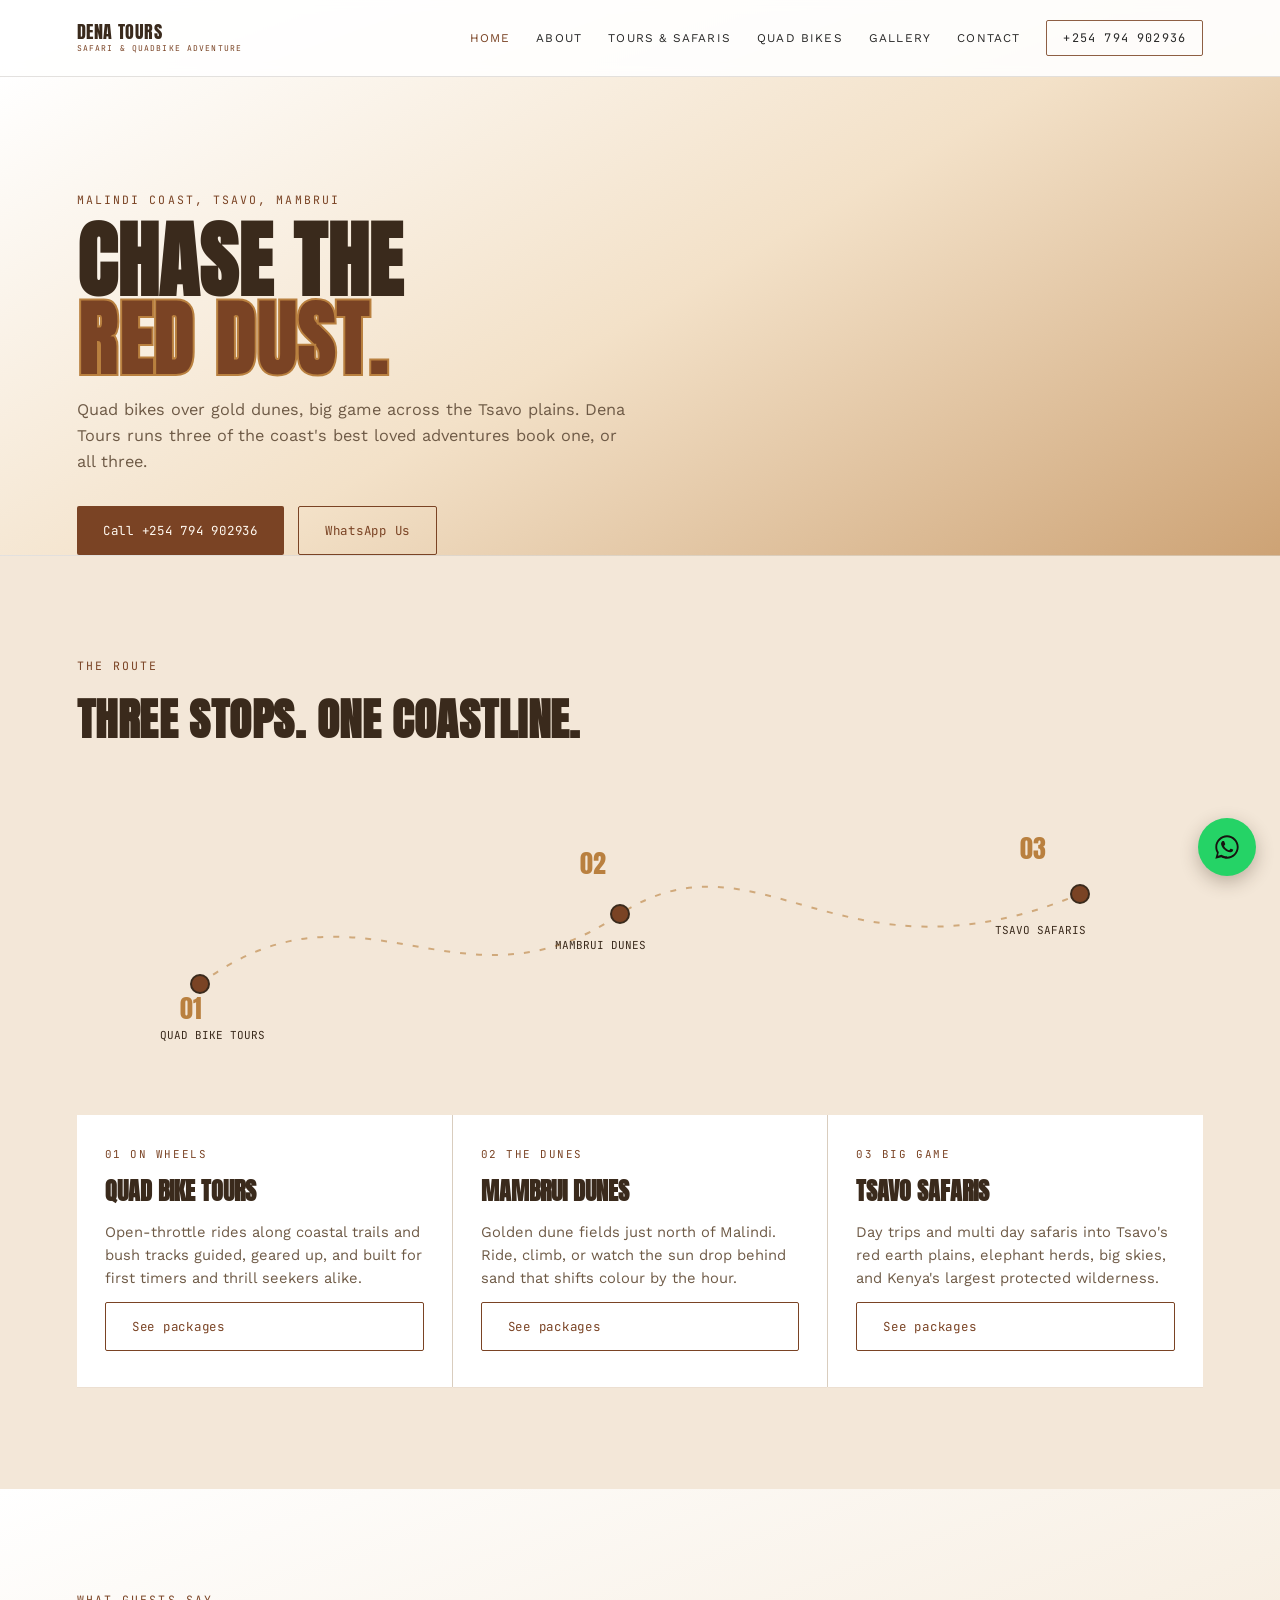
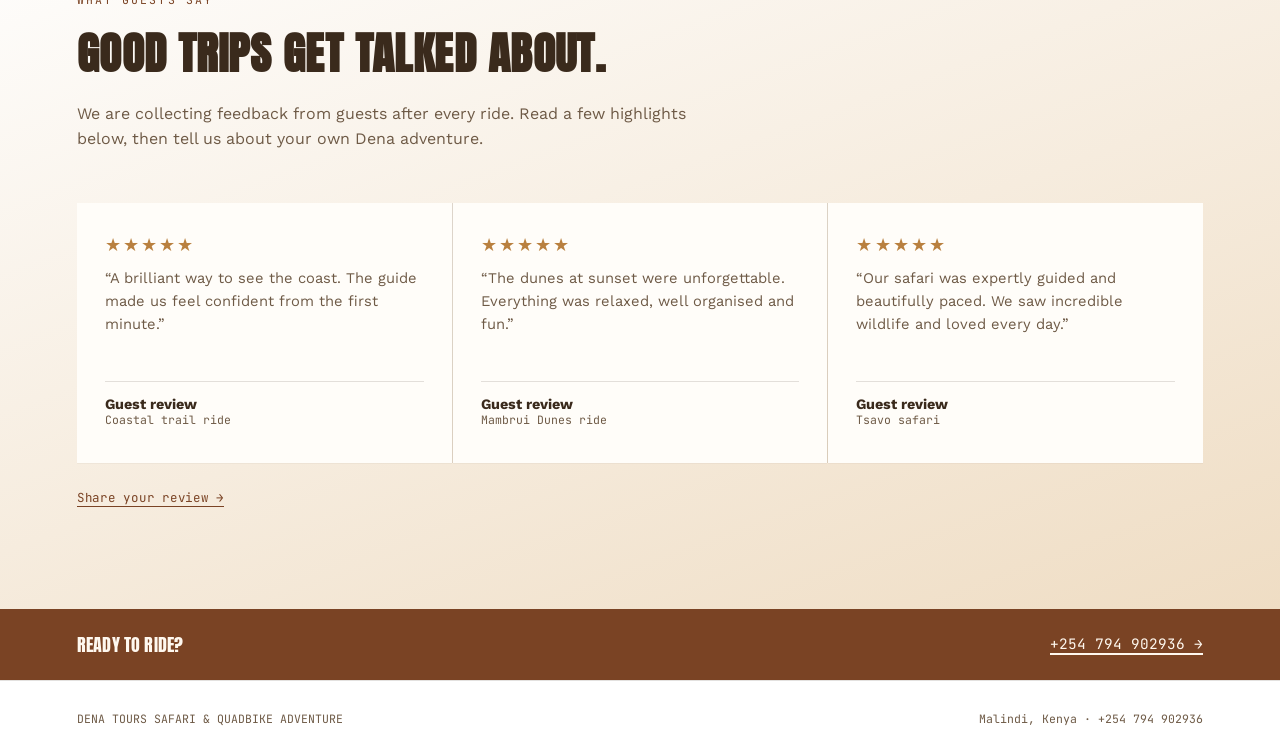
==== commit 9afa2cb1: "Add files via upload" ====
--- a/index.html
+++ b/index.html
@@ -4,7 +4,7 @@
 <meta charset="UTF-8">
 <meta name="viewport" content="width=device-width, initial-scale=1.0">
 <title>Dena Tours Safari & Quadbike Adventure | Malindi, Kenya</title>
-<meta name="description" content="Dena Tours Safari & Quadbike Adventure — quad bike tours, Mambrui Dunes rides and Tsavo safaris out of Malindi, Kenya. Call or WhatsApp +254 794 902936.">
+<meta name="description" content="Dena Tours Safari & Quadbike Adventure. Quad bike tours, Mambrui Dunes rides and Tsavo safaris out of Malindi, Kenya. Call or WhatsApp +254 794 902936.">
 <link rel="stylesheet" href="style.css">
 </head>
 <body>
@@ -27,9 +27,9 @@
 </header>
 
 <section class="page-hero" style="padding-bottom:0;">
-  <div class="mono">MALINDI COAST — TSAVO — MAMBRUI</div>
+  <div class="mono">MALINDI COAST, TSAVO, MAMBRUI</div>
   <h1 class="display">Chase the<br><span style="color:var(--earth); -webkit-text-stroke:2px var(--dune);">Red&nbsp;Dust.</span></h1>
-  <p>Quad bikes over gold dunes, big game across the Tsavo plains. Dena Tours runs three of the coast's best-loved adventures — book one, or all three.</p>
+  <p>Quad bikes over gold dunes, big game across the Tsavo plains. Dena Tours runs three of the coast's best loved adventures   book one, or all three.</p>
   <div class="btn-row">
     <a class="btn btn-solid" href="tel:+254794902936">Call +254 794 902936</a>
     <a class="btn btn-outline" href="https://wa.me/254794902936" target="_blank" rel="noopener">WhatsApp Us</a>
@@ -64,21 +64,21 @@
 
   <div class="grid grid-3">
     <div class="card">
-      <div class="mono">01 — ON WHEELS</div>
+      <div class="mono">01 ON WHEELS</div>
       <h3>Quad Bike Tours</h3>
-      <p>Open-throttle rides along coastal trails and bush tracks — guided, geared up, and built for first-timers and thrill-seekers alike.</p>
+      <p>Open-throttle rides along coastal trails and bush tracks  guided, geared up, and built for first timers and thrill seekers alike.</p>
       <a class="btn btn-outline" href="quadbike.html">See packages</a>
     </div>
     <div class="card">
-      <div class="mono">02 — THE DUNES</div>
+      <div class="mono">02  THE DUNES</div>
       <h3>Mambrui Dunes</h3>
       <p>Golden dune fields just north of Malindi. Ride, climb, or watch the sun drop behind sand that shifts colour by the hour.</p>
       <a class="btn btn-outline" href="tours.html">See packages</a>
     </div>
     <div class="card">
-      <div class="mono">03 — BIG GAME</div>
+      <div class="mono">03 BIG GAME</div>
       <h3>Tsavo Safaris</h3>
-      <p>Day trips and multi-day safaris into Tsavo's red-earth plains — elephant herds, big skies, and Kenya's largest protected wilderness.</p>
+      <p>Day trips and multi day safaris into Tsavo's red earth plains, elephant herds, big skies, and Kenya's largest protected wilderness.</p>
       <a class="btn btn-outline" href="tours.html">See packages</a>
     </div>
   </div>
@@ -87,23 +87,27 @@
 <section class="on-dusk">
   <div class="section-head">
     <div class="mono">WHAT GUESTS SAY</div>
-    <h2 class="display">Reviews land here.</h2>
-    <p>This is placeholder space for real guest testimonials — swap these cards for actual reviews once you've collected them, or link your Google Business reviews on the Contact page.</p>
+    <h2 class="display">Good trips get talked about.</h2>
+    <p>We are collecting feedback from guests after every ride. Read a few highlights below, then tell us about your own Dena adventure.</p>
   </div>
-  <div class="grid grid-3">
+  <div class="reviews-grid">
     <div class="card">
-      <p>"[Add a short quote from a real guest here.]"</p>
-      <div class="meta"><span><b>— Guest name</b>Tour taken</span></div>
+      <div class="review-stars" aria-label="5 out of 5 stars">★★★★★</div>
+      <p>“A brilliant way to see the coast. The guide made us feel confident from the first minute.”</p>
+      <div class="meta"><span><b>Guest review</b>Coastal trail ride</span></div>
     </div>
     <div class="card">
-      <p>"[Add a short quote from a real guest here.]"</p>
-      <div class="meta"><span><b>— Guest name</b>Tour taken</span></div>
+      <div class="review-stars" aria-label="5 out of 5 stars">★★★★★</div>
+      <p>“The dunes at sunset were unforgettable. Everything was relaxed, well organised and fun.”</p>
+      <div class="meta"><span><b>Guest review</b>Mambrui Dunes ride</span></div>
     </div>
     <div class="card">
-      <p>"[Add a short quote from a real guest here.]"</p>
-      <div class="meta"><span><b>— Guest name</b>Tour taken</span></div>
+      <div class="review-stars" aria-label="5 out of 5 stars">★★★★★</div>
+      <p>“Our safari was expertly guided and beautifully paced. We saw incredible wildlife and loved every day.”</p>
+      <div class="meta"><span><b>Guest review</b>Tsavo safari</span></div>
     </div>
   </div>
+  <a class="review-link" href="https://wa.me/254794902936?text=Hi%20Dena%20Tours%2C%20I%27d%20like%20to%20share%20a%20review%20of%20my%20trip." target="_blank" rel="noopener">Share your review →</a>
 </section>
 
 <div class="strip">
